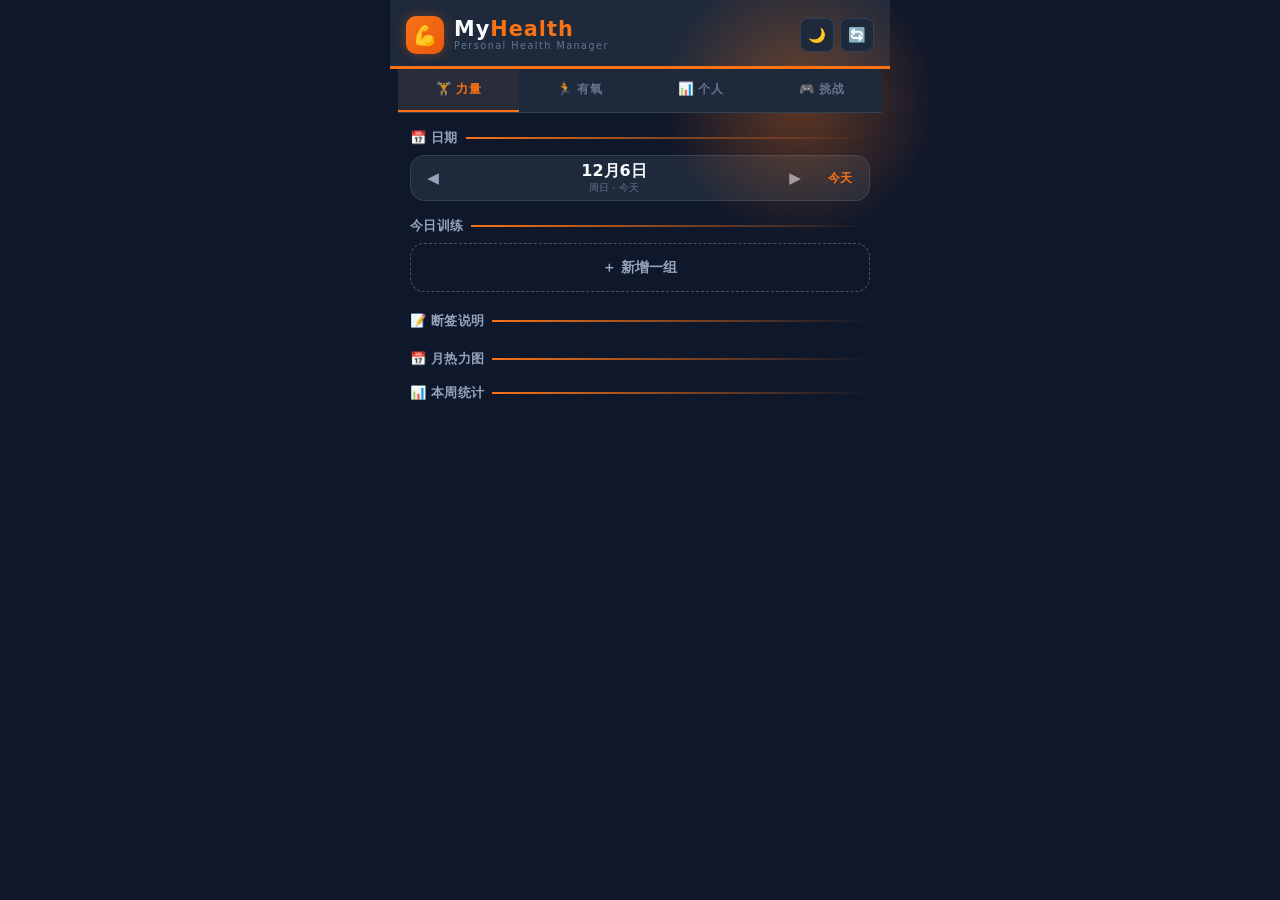
==== index.html @ f1f89ec5 "init: MyHealth" ====
<!DOCTYPE html>
<html lang="zh-CN">
<head>
<meta charset="UTF-8">
<meta name="viewport" content="width=device-width,initial-scale=1.0,maximum-scale=1.0,user-scalable=no">
<title>💪 MyHealth</title>
<link rel="icon" href="data:image/svg+xml,<svg xmlns='http://www.w3.org/2000/svg' viewBox='0 0 100 100'><text y='.9em' font-size='90'>💪</text></svg>">
<link rel="stylesheet" href="index.css?v1">
</head>
<body>
<div id="app">
  <!-- Header -->
  <header class="app-header">
    <div class="header-inner">
      <div class="header-top">
        <div class="header-brand">
          <div class="header-logo">💪</div>
          <div class="header-title-group">
            <div class="header-title">My<span>Health</span></div>
            <div class="header-subtitle">Personal Health Manager</div>
          </div>
        </div>
        <div class="header-right">
          <button class="header-btn" id="themeToggle">🌙</button>
          <div class="sync-dot" id="syncIndicator" title="同步状态">🔄</div>
        </div>
      </div>
    </div>
  </header>

  <!-- Tab Bar -->
  <nav class="tab-bar">
    <button class="tab-btn active" data-tab="strength">🏋️ 力量</button>
    <button class="tab-btn" data-tab="cardio">🏃 有氧</button>
    <button class="tab-btn" data-tab="profile">📊 个人</button>
    <button class="tab-btn" data-tab="game">🎮 挑战</button>
  </nav>

  <!-- ===== TAB: STRENGTH ===== -->
  <section class="tab-content active" id="tabStrength">

    <div class="section-hdr">📅 日期</div>
    <div class="date-nav">
      <button class="dn-btn" id="strPrevDay">◀</button>
      <div class="dn-display">
        <div class="dn-main" id="strDateMain">加载中...</div>
        <div class="dn-sub" id="strDateSub"></div>
      </div>
      <button class="dn-btn" id="strNextDay">▶</button>
      <button class="dn-btn dn-today" id="strGoToday">今天</button>
    </div>

    <div class="section-hdr">今日训练</div>
    <button class="add-btn" id="strAddBtn">＋ 新增一组</button>
    <div class="add-card" id="strAddCard">
      <div class="fg">
        <label class="fl">动作</label>
        <div class="ex-suggest" id="strSuggest"></div>
        <input class="fi" id="strExercise" list="strExList" placeholder="输入或选择...">
        <datalist id="strExList"></datalist>
      </div>
      <div class="fg"><label class="fl">重量 (kg)</label><div class="weight-grid" id="strWeight"></div></div>
      <div class="fg">
        <label class="fl">次数</label>
        <div class="reps-row">
          <div class="rg"><div class="fl">目标</div><div class="stepper"><button class="sp-btn" data-s="strTgt" data-d="-">−</button><span class="sp-val" id="strTgtVal">12</span><button class="sp-btn" data-s="strTgt" data-d="+">+</button></div></div>
          <div class="rg"><div class="fl">实际</div><div class="stepper"><button class="sp-btn" data-s="strAct" data-d="-">−</button><span class="sp-val" id="strActVal">12</span><button class="sp-btn" data-s="strAct" data-d="+">+</button></div></div>
        </div>
      </div>
      <button class="sb-btn" id="strSubmit">⚡ 记录</button>
    </div>

    <div id="strList"></div>

    <!-- Break note for missed days -->
    <div class="section-hdr" style="margin-top:20px">📝 断签说明</div>
    <div id="strMissedDays"></div>

    <div class="section-hdr" style="margin-top:20px">📅 月热力图</div>
    <div id="strHeatmap"></div>

    <div class="section-hdr">📊 本周统计</div>
    <div class="stats-grid" id="strStats"></div>
  </section>

  <!-- ===== TAB: CARDIO ===== -->
  <section class="tab-content" id="tabCardio">

    <div class="section-hdr">📅 日期</div>
    <div class="date-nav">
      <button class="dn-btn" id="carPrevDay">◀</button>
      <div class="dn-display">
        <div class="dn-main" id="carDateMain">加载中...</div>
        <div class="dn-sub" id="carDateSub"></div>
      </div>
      <button class="dn-btn" id="carNextDay">▶</button>
      <button class="dn-btn dn-today" id="carGoToday">今天</button>
    </div>

    <div class="section-hdr">今日有氧</div>
    <button class="add-btn" id="carAddBtn">＋ 新增记录</button>
    <div class="add-card" id="carAddCard">
      <div class="fg"><label class="fl">运动类型</label>
        <div class="car-types" id="carTypes"></div>
      </div>
      <div class="fg"><label class="fl">时长 (分钟)</label>
        <div class="stepper" style="max-width:200px">
          <button class="sp-btn" id="carDurDown">−</button>
          <span class="sp-val" id="carDurVal">30</span>
          <button class="sp-btn" id="carDurUp">+</button>
        </div>
      </div>
      <div class="fg"><label class="fl">距离 (km) <span class="fl-note" id="carDistLabel">可选</span></label>
        <div class="stepper" style="max-width:200px">
          <button class="sp-btn" id="carDistDown">−</button>
          <span class="sp-val" id="carDistVal">0</span>
          <button class="sp-btn" id="carDistUp">+</button>
        </div>
      </div>
      <div class="fg"><label class="fl">备注</label><input class="fi" id="carNote" placeholder="感觉怎么样？"></div>
      <button class="sb-btn" id="carSubmit">🏃 记录</button>
    </div>

    <div id="carList"></div>
    <div class="section-hdr">本周有氧</div>
    <div class="stats-grid" id="carStats"></div>
  </section>

  <!-- ===== TAB: PROFILE ===== -->
  <section class="tab-content" id="tabProfile">
    <div class="section-hdr">👤 基本信息</div>
    <div class="profile-card" id="profileCard"></div>

    <div class="section-hdr">⚖️ 体重记录</div>
    <div class="weight-form-row">
      <div class="stepper" style="max-width:160px">
        <button class="sp-btn" id="wtDown">−</button>
        <span class="sp-val" id="wtVal">70.0</span>
        <button class="sp-btn" id="wtUp">+</button>
      </div>
      <input class="fi" id="wtNote" placeholder="备注（可选）" style="flex:1;max-width:200px">
      <button class="sb-btn" id="wtSubmit" style="flex:0;padding:12px 20px;white-space:nowrap">📝 记录</button>
    </div>

    <div class="section-hdr">📈 体重趋势</div>
    <div class="chart-wrap" id="weightChart">
      <canvas id="weightCanvas"></canvas>
    </div>
    <div id="weightList"></div>
  </section>

  <!-- ===== TAB: GAME ===== -->
  <section class="tab-content" id="tabGame">
    <!-- Stats panel -->
    <div class="game-stats-bar" id="gameStatsBar"></div>

    <!-- Level select or battle -->
    <div id="gameContent"></div>

    <!-- Battle overlay (full screen inside tab) -->
    <div class="battle-overlay" id="battleOverlay">
      <div class="battle-hdr">
        <div class="battle-level" id="battleLevel">1-1</div>
        <div class="battle-speed">
          <button class="speed-btn active" data-speed="1">1×</button>
          <button class="speed-btn" data-speed="2">2×</button>
          <button class="speed-btn" data-speed="4">4×</button>
          <button class="speed-btn" data-speed="8">8×</button>
        </div>
        <button class="speed-btn" id="battleClose">✕</button>
      </div>
      <div class="battle-arena" id="battleArena">
        <div class="battle-char" id="battlePlayer">
          <div class="bc-name">🧑 你</div>
          <div class="bc-hp-bar"><div class="bc-hp-fill" id="bpHP" style="width:100%"></div></div>
          <div class="bc-hp-text" id="bpHPText">HP: 100</div>
          <div class="bc-atk" id="bpAtk">⚔️ 1</div>
          <div class="bc-def" id="bpDef">🛡️ 1</div>
        </div>
        <div class="battle-vs">⚔️</div>
        <div class="battle-char" id="battleEnemy">
          <div class="bc-name" id="beName">👹 敌人</div>
          <div class="bc-hp-bar"><div class="bc-hp-fill enemy" id="beHP" style="width:100%"></div></div>
          <div class="bc-hp-text" id="beHPText">HP: 100</div>
          <div class="bc-atk" id="beAtk">⚔️ 1</div>
          <div class="bc-def" id="beDef">🛡️ 1</div>
        </div>
      </div>
      <div class="battle-log" id="battleLog"></div>
      <div class="battle-end" id="battleEnd"></div>
    </div>

    <!-- Share card modal -->
    <div class="share-overlay" id="shareOverlay">
      <div class="share-card" id="shareCard">
        <div class="share-header">🏆 挑战胜利！</div>
        <div class="share-level" id="shareLevel">1-1 试炼之始</div>
        <div class="share-stats" id="shareStats"></div>
        <div class="share-vs" id="shareVS"></div>
        <div class="share-footer">MyHealth · 练就强大</div>
        <div class="share-watermark">myhealth.app</div>
      </div>
      <div class="share-actions">
        <button class="sb-btn" id="shareClose">关闭</button>
        <button class="sb-btn" id="shareSave" style="background:var(--green)">💾 保存图片</button>
      </div>
    </div>
  </section>
</div>

<script src="index.js?v1"></script>
</body>
</html>
---- index.css ----
/* ============================================
   MyHealth — Complete Stylesheet
   ============================================ */
:root {
  --orange:#F97316;--orange-l:#FB923C;--orange-d:#EA580C;--orange-g:rgba(249,115,22,0.35);
  --green:#22C55E;--green-d:#16A34A;--green-g:rgba(34,197,94,0.30);
  --blue:#3B82F6;--blue-g:rgba(59,130,246,0.30);
  --purple:#A855F7;--red:#EF4444;--yellow:#EAB308;
  --bg:#0F172A;--bg2:#1E293B;--bg3:#334155;--bd:#334155;--bd-l:#475569;
  --text:#F8FAFC;--text2:#94A3B8;--text3:#64748B;
  --r:14px;--rs:10px;--rp:999px;--mw:500px;
  --font:system-ui,-apple-system,'PingFang SC','Microsoft YaHei',sans-serif;
}
[data-theme="light"] {
  --bg:#FFF7ED;--bg2:#FFFFFF;--bg3:#F5F5F4;
  --bd:#E7E5E4;--bd-l:#D6D3D1;
  --text:#1C1917;--text2:#57534E;--text3:#A8A29E;
}
*{margin:0;padding:0;box-sizing:border-box}
*{transition:background-color .25s,border-color .25s,color .25s}
.no-transition *{transition:none!important}
html{font-size:16px;-webkit-text-size-adjust:100%}
body{font-family:var(--font);background:var(--bg);color:var(--text);min-height:100dvh;overflow-x:hidden;-webkit-font-smoothing:antialiased}
#app{max-width:var(--mw);margin:0 auto;padding:0 12px 100px;position:relative}

/* Header */
.app-header{background:var(--bg2);margin:0 -12px 0;position:relative;border-bottom:3px solid var(--orange)}
.app-header::before{content:'';position:absolute;top:-60%;right:-10%;width:280px;height:280px;background:radial-gradient(circle,var(--orange-g) 0%,transparent 70%);border-radius:50%;pointer-events:none}
.header-inner{padding:16px 16px 12px;position:relative;z-index:1}
.header-top{display:flex;align-items:center;justify-content:space-between}
.header-brand{display:flex;align-items:center;gap:10px}
.header-logo{width:38px;height:38px;border-radius:10px;background:linear-gradient(135deg,var(--orange),var(--orange-d));display:flex;align-items:center;justify-content:center;font-size:1.2rem;font-weight:900;color:white;box-shadow:0 0 12px var(--orange-g);flex-shrink:0}
.header-title{font-size:1.3rem;font-weight:800;letter-spacing:1px;line-height:1;color:var(--text)}
.header-title span{color:var(--orange)}
.header-subtitle{font-size:.6rem;color:var(--text3);font-weight:500;letter-spacing:1.5px;margin-top:1px}
.header-right{display:flex;align-items:center;gap:6px}
.header-btn,.sync-dot{width:34px;height:34px;border:1px solid var(--bd);border-radius:8px;background:var(--bg2);cursor:pointer;font-size:.9rem;display:flex;align-items:center;justify-content:center;transition:all .15s;color:var(--text2);flex-shrink:0}
.header-btn:active{transform:scale(.9);background:var(--bg3)}
.sync-dot{cursor:default}
.sync-dot.synced{border-color:var(--green);background:rgba(34,197,94,.1);color:var(--green)}
.sync-dot.syncing{animation:sp 1s infinite;border-color:var(--orange)}
.sync-dot.error{border-color:var(--red);background:rgba(239,68,68,.1);color:var(--red)}
@keyframes sp{0%,100%{opacity:1}50%{opacity:.4}}

/* Tab Bar */
.tab-bar{display:flex;background:var(--bg2);border-bottom:1px solid var(--bd);margin:0 -12px 0;position:sticky;top:0;z-index:10}
.tab-btn{flex:1;padding:12px 4px;border:none;background:transparent;font-size:.78rem;font-weight:600;letter-spacing:.3px;cursor:pointer;color:var(--text3);transition:all .2s;border-bottom:2px solid transparent;-webkit-tap-highlight-color:transparent}
.tab-btn.active{color:var(--orange);border-bottom-color:var(--orange);background:rgba(249,115,22,.05)}
.tab-btn:active{background:var(--bg3)}
.tab-content{display:none;animation:fi .25s}
.tab-content.active{display:block}
@keyframes fi{from{opacity:0}to{opacity:1}}

/* Section Header */
.section-hdr{font-size:.82rem;font-weight:700;margin:16px 0 8px;display:flex;align-items:center;gap:8px;color:var(--text2);letter-spacing:.3px}
.section-hdr::after{content:'';flex:1;height:1.5px;background:linear-gradient(90deg,var(--orange),transparent)}

/* Date Nav */
.date-nav{display:flex;align-items:center;justify-content:space-between;margin:0 0 10px;background:var(--bg2);border-radius:var(--r);padding:5px;border:1px solid var(--bd);gap:4px}
.dn-btn{width:34px;height:34px;border:none;background:transparent;border-radius:var(--rs);font-size:.95rem;cursor:pointer;display:flex;align-items:center;justify-content:center;color:var(--text2);transition:background .15s;flex-shrink:0;-webkit-tap-highlight-color:transparent;font-family:inherit}
.dn-btn:active{background:var(--bg3)}
.dn-today{width:auto;padding:0 12px;font-weight:700;font-size:.75rem;color:var(--orange)}
.dn-display{text-align:center;flex:1}
.dn-main{font-size:1rem;font-weight:700;line-height:1.2}
.dn-sub{font-size:.65rem;color:var(--text3)}

/* Add Button & Card */
.add-btn{display:flex;align-items:center;justify-content:center;gap:6px;width:100%;padding:14px;border:1.5px dashed var(--bd-l);border-radius:var(--r);background:transparent;color:var(--text2);font-size:.9rem;font-weight:600;cursor:pointer;transition:all .2s;font-family:inherit;-webkit-tap-highlight-color:transparent}
.add-btn:active{border-color:var(--orange);color:var(--orange);background:rgba(249,115,22,.06)}
.add-card{background:var(--bg2);border-radius:var(--r);padding:16px;border:1px solid var(--bd);display:none;animation:sd .25s}
.add-card.open{display:block}
@keyframes sd{from{opacity:0;transform:translateY(-10px)}to{opacity:1;transform:translateY(0)}}

.fg{margin-bottom:14px}
.fl{display:block;font-size:.68rem;font-weight:600;color:var(--text3);margin-bottom:6px;letter-spacing:.5px}
.fl-note{font-weight:400;color:var(--text3);font-size:.65rem}
.fi{width:100%;padding:12px 14px;border:1px solid var(--bd);border-radius:var(--rs);font-size:.95rem;font-family:var(--font);background:var(--bg);transition:border-color .2s;outline:none;color:var(--text)}
.fi:focus{border-color:var(--orange);box-shadow:0 0 0 2.5px var(--orange-g)}
.fi::placeholder{color:var(--text3)}

/* Exercise Suggestions */
.ex-suggest{display:flex;flex-wrap:wrap;gap:4px;margin-bottom:6px}
.ex-suggest button{padding:3px 10px;border:1px solid var(--bd);background:var(--bg);color:var(--text2);border-radius:var(--rp);font-size:.72rem;font-weight:600;cursor:pointer;transition:all .12s;font-family:inherit;-webkit-tap-highlight-color:transparent}
.ex-suggest button:active{border-color:var(--orange);color:var(--orange);background:rgba(249,115,22,.08)}

/* Weight Grid */
.weight-grid{display:flex;flex-wrap:wrap;gap:6px}
.wt-btn{min-width:42px;height:40px;padding:0 12px;border:1px solid var(--bd);border-radius:var(--rs);background:var(--bg);font-size:.85rem;font-weight:600;cursor:pointer;transition:all .12s;color:var(--text2);font-family:var(--font);-webkit-tap-highlight-color:transparent;user-select:none}
.wt-btn:active{transform:scale(.94)}
.wt-btn.selected{background:var(--orange);color:white;border-color:var(--orange);box-shadow:0 0 12px var(--orange-g)}

/* Stepper */
.reps-row{display:flex;gap:12px}
.rg{flex:1}
.stepper{display:flex;align-items:center;background:var(--bg);border-radius:var(--rs);border:1px solid var(--bd);overflow:hidden}
.sp-btn{width:42px;height:42px;border:none;background:transparent;font-size:1.2rem;font-weight:700;cursor:pointer;display:flex;align-items:center;justify-content:center;color:var(--text2);transition:background .1s;font-family:inherit;-webkit-tap-highlight-color:transparent;user-select:none}
.sp-btn:active{background:var(--bg3)}
.sp-val{flex:1;text-align:center;font-size:1.2rem;font-weight:800;padding:4px 0;min-width:40px;color:var(--text)}

/* Submit Button */
.sb-btn{width:100%;padding:14px;border:none;border-radius:var(--rs);
background:linear-gradient(135deg,var(--orange),var(--orange-d));color:white;
font-size:1rem;font-weight:700;letter-spacing:.5px;cursor:pointer;
transition:opacity .2s,transform .1s,box-shadow .2s;font-family:inherit;-webkit-tap-highlight-color:transparent}
.sb-btn:active{transform:scale(.97);box-shadow:0 0 20px var(--orange-g)}

/* Entries List */
.entries{display:flex;flex-direction:column;gap:8px}
.ec{background:var(--bg2);border-radius:var(--r);padding:14px;border:1px solid var(--bd);border-left:3px solid var(--orange)}
.ec.done{border-left-color:var(--green)}
.ec-partial{border-left-color:var(--orange)}
.ec-hdr{display:flex;align-items:flex-start;justify-content:space-between;gap:6px}
.ec-ex{font-size:1rem;font-weight:700;display:flex;align-items:center;gap:6px}
.ec-wt{display:inline-flex;align-items:center;gap:3px;background:rgba(59,130,246,.1);color:var(--blue);font-size:.65rem;font-weight:700;padding:1px 8px;border-radius:var(--rp);border:1px solid rgba(59,130,246,.2)}
.ec-actions{display:flex;gap:3px;flex-shrink:0}
.ec-act{width:30px;height:30px;border:1px solid var(--bd);border-radius:6px;cursor:pointer;font-size:.8rem;display:flex;align-items:center;justify-content:center;background:var(--bg);transition:all .1s;-webkit-tap-highlight-color:transparent}
.ec-act:active{transform:scale(.88)}
.ec-prog{margin-top:10px}
.ec-pt{display:flex;justify-content:space-between;font-size:.75rem;margin-bottom:4px}
.ec-tgt{color:var(--text3)}
.ec-actual{font-weight:700;font-size:.85rem}
.ec-actual.done{color:var(--green)}
.ec-actual.over{color:var(--blue)}
.ec-actual.under{color:var(--orange)}
.ec-bar{height:5px;background:var(--bg);border-radius:var(--rp);overflow:hidden;border:1px solid var(--bd)}
.ec-fill{height:100%;border-radius:var(--rp);transition:width .5s cubic-bezier(.34,1.56,.64,1);background:linear-gradient(90deg,var(--orange),var(--orange-l))}
.ec-fill.done{background:linear-gradient(90deg,var(--green),var(--green-d))}
.ec-fill.over{background:linear-gradient(90deg,var(--blue),#60A5FA)}
.ec-time{margin-top:6px;font-size:.65rem;color:var(--text3)}

/* Empty State */
.empty{padding:40px 16px;text-align:center;border:1px dashed var(--bd);border-radius:var(--r);background:var(--bg2)}
.empty-e{font-size:2.5rem;margin-bottom:8px;display:block;opacity:.45}
.empty-t{font-size:1rem;font-weight:700;color:var(--text2)}
.empty-s{font-size:.75rem;margin-top:2px;color:var(--text3)}

/* Stats Grid */
.stats-grid{display:grid;grid-template-columns:1fr 1fr;gap:8px}
.sc{background:var(--bg2);border-radius:var(--r);padding:14px;border:1px solid var(--bd);text-align:center}
.sc .sc-v{font-size:1.4rem;font-weight:800;line-height:1.1;font-family:var(--font)}
.sc .sc-l{font-size:.6rem;color:var(--text3);margin-top:2px;letter-spacing:1px;font-weight:600}
.sc-rate .sc-v{color:var(--orange)}
.sc-total .sc-v{color:var(--blue)}
.sc-vol .sc-v{color:var(--purple)}
.sc-fav .sc-v{color:var(--green);font-size:1rem}
.sc-ring{position:relative;display:inline-flex;align-items:center;justify-content:center}
.sc-ring svg{width:70px;height:70px;transform:rotate(-90deg)}
.sc-ring__bg{fill:none;stroke:var(--bd);stroke-width:7}
.sc-ring__fill{fill:none;stroke:var(--orange);stroke-width:7;stroke-linecap:round;transition:stroke-dashoffset .8s;filter:drop-shadow(0 0 3px var(--orange-g))}
.sc-ring__text{position:absolute;font-size:1.2rem;font-weight:800;color:var(--text)}

/* Heatmap */
.hm{background:var(--bg2);border-radius:var(--r);border:1px solid var(--bd);padding:8px;margin-bottom:4px}
.hm-hdr{display:flex;align-items:center;justify-content:space-between;margin-bottom:6px}
.hm-label{font-size:.85rem;font-weight:700}
.hm-nav{display:flex;gap:4px}
.hm-nav-btn{width:28px;height:28px;border:1px solid var(--bd);border-radius:6px;background:var(--bg2);cursor:pointer;font-size:.75rem;display:flex;align-items:center;justify-content:center;color:var(--text2);transition:all .1s;-webkit-tap-highlight-color:transparent}
.hm-nav-btn:active{background:var(--bg3);border-color:var(--orange)}
.hm-grid{display:grid;grid-template-columns:repeat(7,1fr);gap:2px}
.hm-dh{text-align:center;font-size:.55rem;color:var(--text3);font-weight:600;padding:2px 0}
.hm-cell{aspect-ratio:1;border-radius:3px;display:flex;align-items:center;justify-content:center;font-size:.6rem;font-weight:600;color:var(--text3);background:var(--bg);border:1px solid var(--bd)}
.hm-cell.today{border-color:var(--orange);box-shadow:0 0 0 1.5px var(--orange-g)}
.hm-cell[data-l="1"]{background:rgba(249,115,22,.12);border-color:rgba(249,115,22,.2);color:var(--text2)}
.hm-cell[data-l="2"]{background:rgba(249,115,22,.25);border-color:rgba(249,115,22,.35);color:var(--text)}
.hm-cell[data-l="3"]{background:rgba(249,115,22,.45);border-color:rgba(249,115,22,.55);color:var(--text)}
.hm-cell[data-l="4"]{background:rgba(249,115,22,.65);border-color:rgba(249,115,22,.75);color:white}
.hm-cell[data-l="5"]{background:var(--orange);border-color:var(--orange-d);color:white}
.hm-leg{display:flex;align-items:center;justify-content:flex-end;gap:3px;margin-top:6px;font-size:.6rem;color:var(--text3)}
.hm-leg div{width:12px;height:12px;border-radius:2px;border:1px solid var(--bd)}
.hm-leg .l0{background:var(--bg)}
.hm-leg .l1{background:rgba(249,115,22,.12)}
.hm-leg .l3{background:rgba(249,115,22,.45)}
.hm-leg .l5{background:var(--orange)}

/* Missed Days */
.md-item{background:var(--bg2);border-radius:var(--r);padding:12px;border:1px solid var(--bd);margin-bottom:6px}
.md-hdr{display:flex;align-items:center;justify-content:space-between;margin-bottom:4px}
.md-date{font-size:.85rem;font-weight:700;color:var(--text)}
.md-write{font-size:.72rem;color:var(--orange);background:none;border:none;cursor:pointer;font-family:inherit;padding:4px 8px;border-radius:6px;-webkit-tap-highlight-color:transparent}
.md-write:active{background:rgba(249,115,22,.1)}
.md-reason{font-size:.78rem;color:var(--text2);padding:6px 8px;background:var(--bg);border-radius:6px;line-height:1.4;display:none}
.md-reason.show{display:block}
.md-input{width:100%;padding:8px;border:1px solid var(--bd);border-radius:6px;font-size:.78rem;background:var(--bg);color:var(--text);font-family:inherit;resize:none;outline:none;margin-top:4px}
.md-input:focus{border-color:var(--orange)}
.md-save{font-size:.7rem;color:white;background:var(--orange);border:none;border-radius:6px;padding:6px 14px;cursor:pointer;font-family:inherit;margin-top:4px;-webkit-tap-highlight-color:transparent}
.md-save:active{opacity:.8}

/* Cardio Types */
.car-types{display:flex;flex-wrap:wrap;gap:6px}
.car-type{padding:8px 16px;border:1px solid var(--bd);border-radius:var(--rp);background:var(--bg);color:var(--text2);font-size:.82rem;font-weight:600;cursor:pointer;transition:all .12s;font-family:inherit;-webkit-tap-highlight-color:transparent}
.car-type:active{border-color:var(--orange);color:var(--orange)}
.car-type.selected{background:var(--orange);color:white;border-color:var(--orange)}

/* Profile */
.profile-card{background:var(--bg2);border-radius:var(--r);padding:16px;border:1px solid var(--bd);margin-bottom:8px}
.pf-row{display:flex;align-items:center;gap:10px;margin-bottom:8px}
.pf-row label{font-size:.75rem;color:var(--text3);width:60px;flex-shrink:0}
.pf-row input,.pf-row select{flex:1;padding:8px 10px;border:1px solid var(--bd);border-radius:var(--rs);font-size:.85rem;background:var(--bg);color:var(--text);font-family:inherit;outline:none}
.pf-row input:focus,.pf-row select:focus{border-color:var(--orange)}

/* Weight */
.weight-form-row{display:flex;gap:8px;align-items:center;flex-wrap:wrap;margin-bottom:8px}
.wt-entry{background:var(--bg2);border-radius:var(--r);padding:12px;border:1px solid var(--bd);margin-bottom:6px;display:flex;align-items:center;justify-content:space-between}
.wt-entry .wt-date{font-size:.72rem;color:var(--text3)}
.wt-entry .wt-val{font-size:1.1rem;font-weight:700}
.wt-entry .wt-note{font-size:.7rem;color:var(--text2)}

/* Weight Chart */
.chart-wrap{background:var(--bg2);border-radius:var(--r);border:1px solid var(--bd);padding:8px;margin-bottom:8px;overflow:hidden}
.chart-wrap canvas{width:100%;height:180px;display:block}

/* Game */
.game-stats-bar{background:var(--bg2);border-radius:var(--r);padding:12px 16px;border:1px solid var(--bd);margin-bottom:12px;display:flex;gap:16px;flex-wrap:wrap}
.gs-item{text-align:center;flex:1;min-width:60px}
.gs-item .gs-v{font-size:1.3rem;font-weight:800;color:var(--text)}
.gs-item .gs-v.orange{color:var(--orange)}
.gs-item .gs-v.green{color:var(--green)}
.gs-item .gs-v.blue{color:var(--blue)}
.gs-item .gs-l{font-size:.6rem;color:var(--text3);letter-spacing:.5px;margin-top:1px}

/* Level grid */
.lv-grid{display:grid;grid-template-columns:repeat(3,1fr);gap:8px}
.lv-card{background:var(--bg2);border:1px solid var(--bd);border-radius:var(--r);padding:12px;text-align:center;cursor:pointer;transition:all .15s;-webkit-tap-highlight-color:transparent}
.lv-card:active{transform:scale(.95)}
.lv-card.done{border-color:var(--green);background:rgba(34,197,94,.06)}
.lv-card.current{border-color:var(--orange);box-shadow:0 0 16px var(--orange-g)}
.lv-card.locked{opacity:.4;cursor:default}
.lv-card.locked:active{transform:none}
.lv-num{font-family:var(--font);font-size:1.3rem;font-weight:800}
.lv-name{font-size:.7rem;color:var(--text2);margin-top:2px}
.lv-status{font-size:.6rem;margin-top:4px}
.lv-status.done{color:var(--green)}
.lv-status.current{color:var(--orange)}
.lv-status.locked{color:var(--text3)}

/* Chapter */
.chapter-hdr{font-size:.9rem;font-weight:700;margin:16px 0 8px;color:var(--text);display:flex;align-items:center;gap:8px}
.chapter-hdr::after{content:'';flex:1;height:1px;background:linear-gradient(90deg,var(--bd),transparent)}

/* Battle */
.battle-overlay{position:fixed;inset:0;z-index:50;background:var(--bg);display:none;flex-direction:column}
.battle-overlay.open{display:flex}
.battle-hdr{display:flex;align-items:center;justify-content:space-between;padding:10px 14px;border-bottom:1px solid var(--bd);flex-shrink:0;gap:8px}
.battle-level{font-size:1rem;font-weight:700}
.battle-speed{display:flex;gap:2px}
.speed-btn{padding:4px 10px;border:1px solid var(--bd);background:var(--bg2);color:var(--text2);font-size:.75rem;font-weight:600;cursor:pointer;font-family:inherit;transition:all .12s;-webkit-tap-highlight-color:transparent}
.speed-btn:active{background:var(--bg3)}
.speed-btn.active{background:var(--orange);color:white;border-color:var(--orange)}
.battle-arena{flex:1;display:flex;align-items:center;justify-content:center;gap:20px;padding:16px;position:relative}
.battle-vs{font-size:1.5rem;color:var(--text3);animation:vsPulse .8s ease infinite}
@keyframes vsPulse{0%,100%{transform:scale(1)}50%{transform:scale(1.15)}}
.battle-char{text-align:center;flex:1;max-width:160px;position:relative}
.bc-name{font-size:.85rem;font-weight:700;margin-bottom:6px}
.bc-hp-bar{height:10px;background:var(--bd);border-radius:var(--rp);overflow:hidden;margin-bottom:3px}
.bc-hp-fill{height:100%;border-radius:var(--rp);background:linear-gradient(90deg,var(--green-d),var(--green));transition:width .3s}
.bc-hp-fill.enemy{background:linear-gradient(90deg,var(--red),#f87171)}
.bc-hp-text{font-size:.7rem;color:var(--text3);margin-bottom:4px}
.bc-atk,.bc-def{font-size:.7rem;color:var(--text2);display:inline;margin:0 4px}
.battle-log{flex:0 0 auto;max-height:160px;overflow-y:auto;padding:8px 14px;border-top:1px solid var(--bd);font-size:.72rem;font-family:Consolas,monospace;line-height:1.6}
.bl-entry{opacity:0;animation:blIn .2s forwards}
@keyframes blIn{to{opacity:1}}
.bl-dmg{color:#fbbf24}
.bl-heal{color:var(--green)}
.bl-def{color:var(--blue)}
.battle-end{padding:12px;text-align:center;border-top:1px solid var(--bd);flex-shrink:0}
.be-result{font-size:1.3rem;font-weight:800;margin-bottom:8px}
.be-win{color:var(--green)}
.be-lose{color:var(--red)}
.be-replay{display:flex;gap:8px;justify-content:center}
.be-btn{padding:8px 20px;border:none;border-radius:var(--rs);font-size:.85rem;font-weight:600;cursor:pointer;font-family:inherit;transition:transform .1s;-webkit-tap-highlight-color:transparent}
.be-btn:active{transform:scale(.95)}
.be-btn-next{background:var(--orange);color:white}
.be-btn-retry{background:var(--bg2);border:1px solid var(--bd);color:var(--text2)}

/* Share Card */
.share-overlay{position:fixed;inset:0;z-index:100;background:rgba(0,0,0,.7);display:none;flex-direction:column;align-items:center;justify-content:center;padding:20px}
.share-overlay.open{display:flex}
.share-card{background:linear-gradient(145deg,#1a2332,#0f172a);border:2px solid var(--orange);border-radius:20px;padding:28px 24px;max-width:340px;width:100%;text-align:center;box-shadow:0 0 40px var(--orange-g);position:relative;overflow:hidden}
.share-card::before{content:'';position:absolute;top:-50%;right:-30%;width:200px;height:200px;background:radial-gradient(circle,rgba(249,115,22,.1),transparent 70%);border-radius:50%}
.share-header{font-size:1.8rem;font-weight:900;color:var(--orange);margin-bottom:4px;position:relative}
.share-level{font-size:.85rem;color:var(--text2);margin-bottom:16px;position:relative}
.share-stats{display:flex;justify-content:center;gap:20px;margin-bottom:16px;position:relative}
.share-stat{text-align:center}
.share-stat .ss-v{font-size:1.6rem;font-weight:800;color:var(--text)}
.share-stat .ss-l{font-size:.65rem;color:var(--text3)}
.share-vs{color:var(--text2);font-size:.78rem;margin-bottom:12px;position:relative;line-height:1.5}
.share-footer{font-size:.6rem;color:var(--text3);letter-spacing:2px;margin-top:8px;position:relative}
.share-watermark{position:absolute;bottom:12px;right:16px;font-size:.5rem;color:rgba(255,255,255,.08);letter-spacing:1px}
.share-actions{display:flex;gap:10px;margin-top:12px;max-width:340px;width:100%}
.share-actions .sb-btn{flex:1}

/* Modal */
.modal-overlay{position:fixed;inset:0;background:rgba(0,0,0,.6);z-index:80;display:none;align-items:flex-end;justify-content:center;animation:fi .2s}
.modal-overlay.open{display:flex}
.modal-sheet{background:var(--bg2);border-radius:var(--r) var(--r) 0 0;border-top:1px solid var(--bd);width:100%;max-width:var(--mw);padding:16px 16px 24px;animation:su .25s;max-height:80vh;overflow-y:auto}
@keyframes su{from{transform:translateY(100%)}to{transform:translateY(0)}}
.modal-handle{width:36px;height:3px;background:var(--bd-l);border-radius:4px;margin:0 auto 14px}
.modal-title{font-size:1.05rem;font-weight:700;margin-bottom:16px;text-align:center}
.modal-actions{display:flex;gap:8px;margin-top:16px}
.modal-actions button{flex:1;padding:12px;border:none;border-radius:var(--rs);font-size:.9rem;font-weight:600;cursor:pointer;font-family:inherit;transition:transform .1s;-webkit-tap-highlight-color:transparent}
.modal-actions button:active{transform:scale(.96)}
.m-btn-cancel{background:var(--bg);border:1px solid var(--bd)!important;color:var(--text2)}
.m-btn-save{background:linear-gradient(135deg,var(--orange),var(--orange-d));color:white}

/* Toast */
.toast-c{position:fixed;top:60px;left:50%;transform:translateX(-50%);z-index:999;display:flex;flex-direction:column;align-items:center;gap:6px;pointer-events:none}
.toast{background:var(--bg3);color:var(--text);padding:10px 20px;border-radius:var(--rp);font-size:.8rem;font-weight:600;border:1px solid var(--bd);box-shadow:0 4px 20px rgba(0,0,0,.4);animation:ti .3s,to .3s 1.7s forwards;pointer-events:auto;display:flex;align-items:center;gap:6px}
.toast-s{border-color:var(--green);background:rgba(34,197,94,.15);color:var(--green)}
.toast-e{border-color:var(--red);background:rgba(239,68,68,.15);color:var(--red)}
@keyframes ti{from{opacity:0;transform:translateY(-20px)}to{opacity:1;transform:translateY(0)}}
@keyframes to{from{opacity:1}to{opacity:0;transform:translateY(-10px)}}

/* Responsive */
@media(max-width:380px){
  #app{padding:0 10px 80px}
  .header-inner{padding:12px 12px 10px}
  .tab-btn{font-size:.7rem;padding:10px 2px}
  .stats-grid{grid-template-columns:1fr 1fr}
  .lv-grid{grid-template-columns:repeat(3,1fr);gap:6px}
}
@media(min-width:600px){
  #app{padding:0 20px 120px}
  .app-header{margin:0 -20px 0}
  .stats-grid{grid-template-columns:1fr 1fr 1fr 1fr}
}
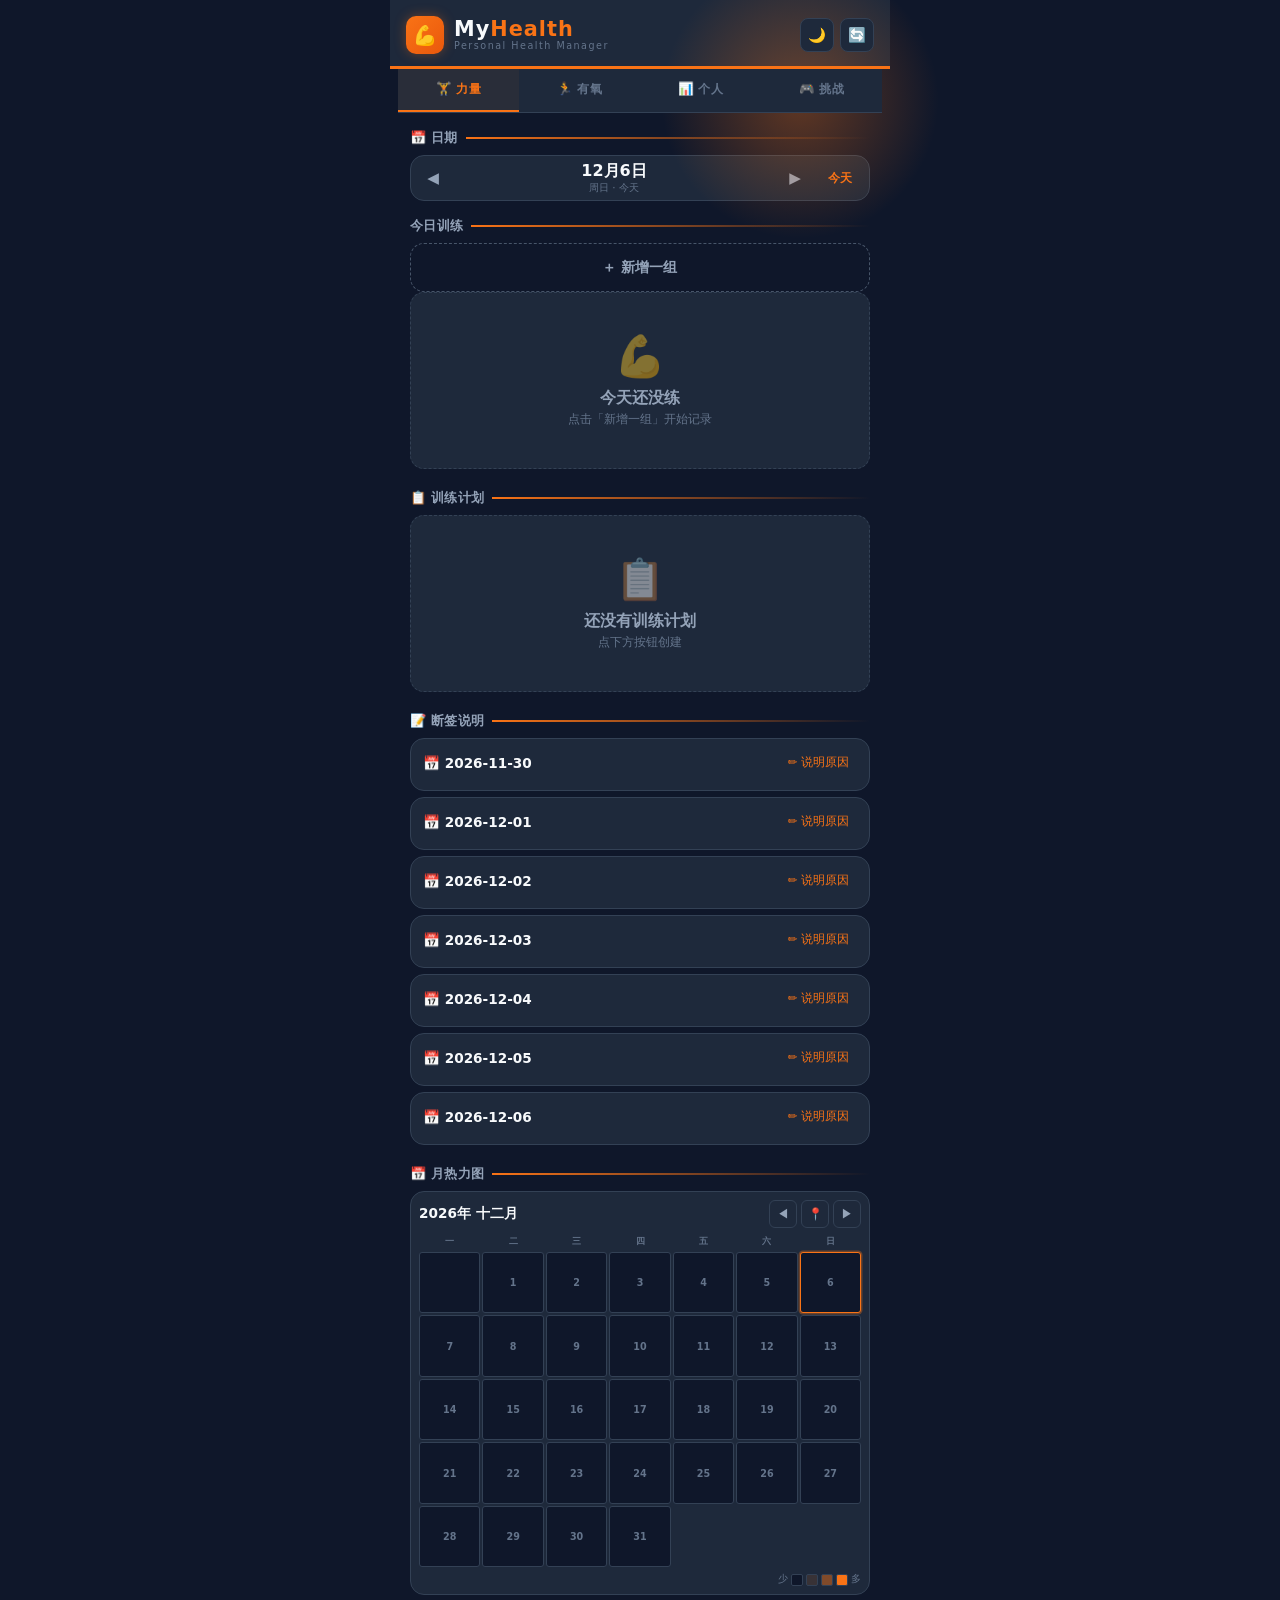
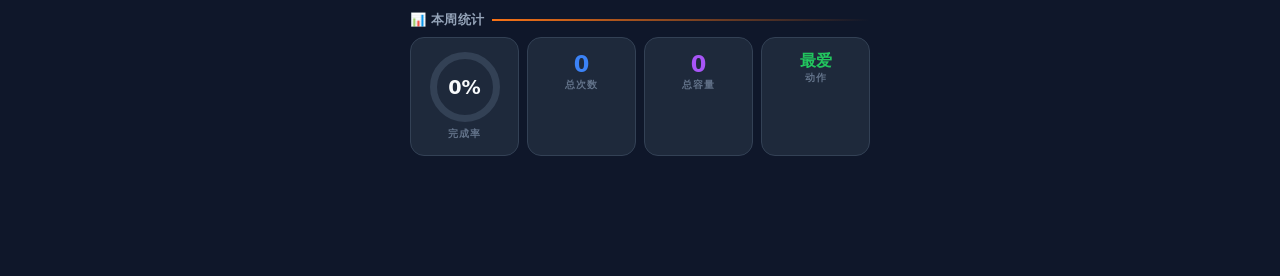
==== commit 9f74acee: "feat: 10x scaling, weekly/monthly bonus, integer HP" ====
--- a/index.html
+++ b/index.html
@@ -73,6 +73,9 @@
     <div id="strList"></div>
 
     <!-- Break note for missed days -->
+    <div class="section-hdr" style="margin-top:20px">📋 训练计划</div>
+    <div id="strPlansList"></div>
+
     <div class="section-hdr" style="margin-top:20px">📝 断签说明</div>
     <div id="strMissedDays"></div>
 
@@ -208,6 +211,6 @@
   </section>
 </div>
 
-<script src="index.js?v1"></script>
+<script src="index.js?v4"></script>
 </body>
 </html>
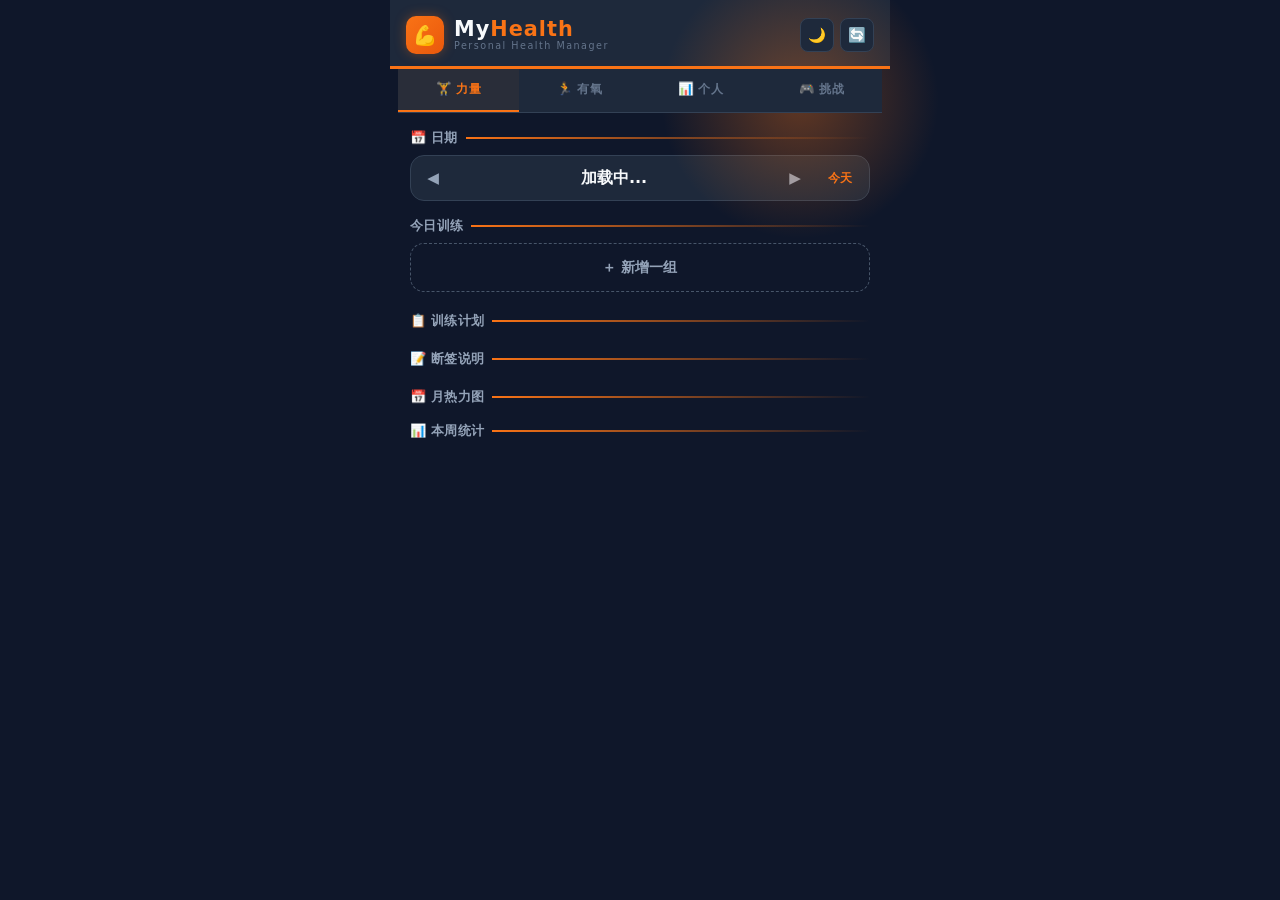
==== commit bdb95bb3: "fix: HP bar calc, cardio render, maxHP tracking" ====
--- a/index.html
+++ b/index.html
@@ -211,6 +211,6 @@
   </section>
 </div>
 
-<script src="index.js?v4"></script>
+<script src="index.js?v5"></script>
 </body>
 </html>
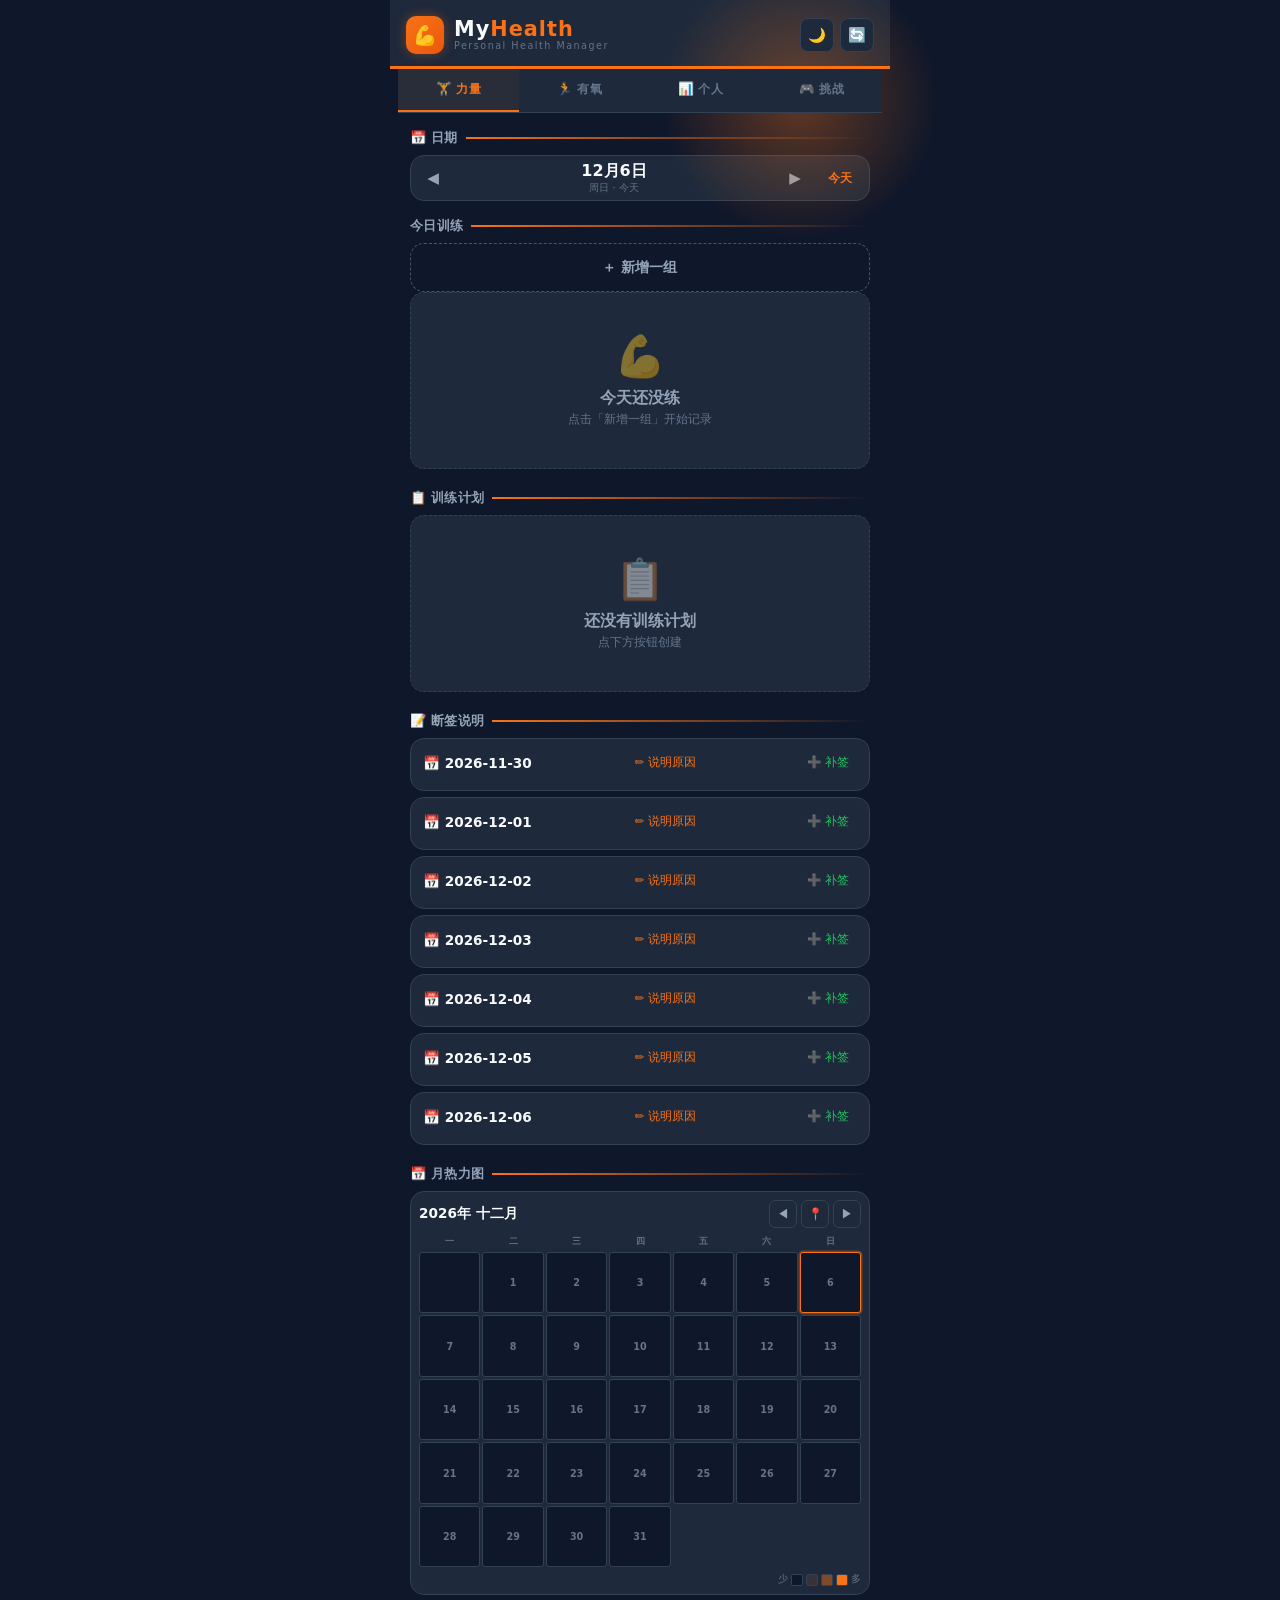
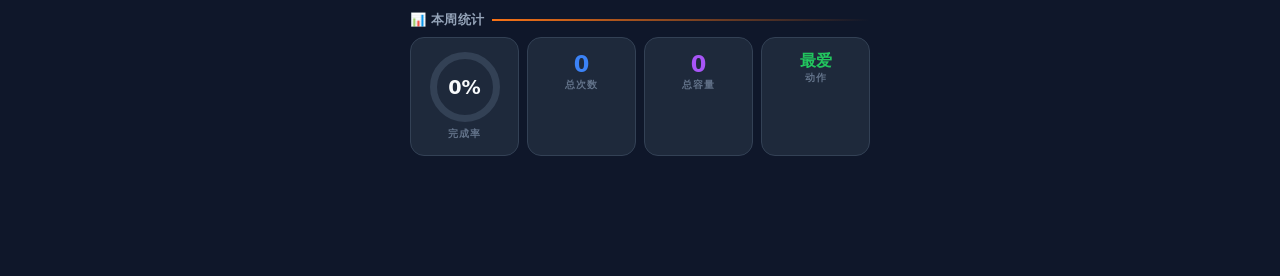
==== commit 09ef52fa: "feat: weight input, challenge limits, attr log" ====
--- a/index.html
+++ b/index.html
@@ -136,11 +136,8 @@
 
     <div class="section-hdr">⚖️ 体重记录</div>
     <div class="weight-form-row">
-      <div class="stepper" style="max-width:160px">
-        <button class="sp-btn" id="wtDown">−</button>
-        <span class="sp-val" id="wtVal">70.0</span>
-        <button class="sp-btn" id="wtUp">+</button>
-      </div>
+      <input type="number" class="fi" id="wtInput" value="70.0" step="0.1" min="20" max="300" style="width:100px;text-align:center;font-size:1.1rem;font-weight:700">
+      <span style="font-size:.85rem;color:var(--text2)">kg</span>
       <input class="fi" id="wtNote" placeholder="备注（可选）" style="flex:1;max-width:200px">
       <button class="sb-btn" id="wtSubmit" style="flex:0;padding:12px 20px;white-space:nowrap">📝 记录</button>
     </div>
@@ -211,6 +208,6 @@
   </section>
 </div>
 
-<script src="index.js?v5"></script>
+<script src="index.js?v12"></script>
 </body>
 </html>
